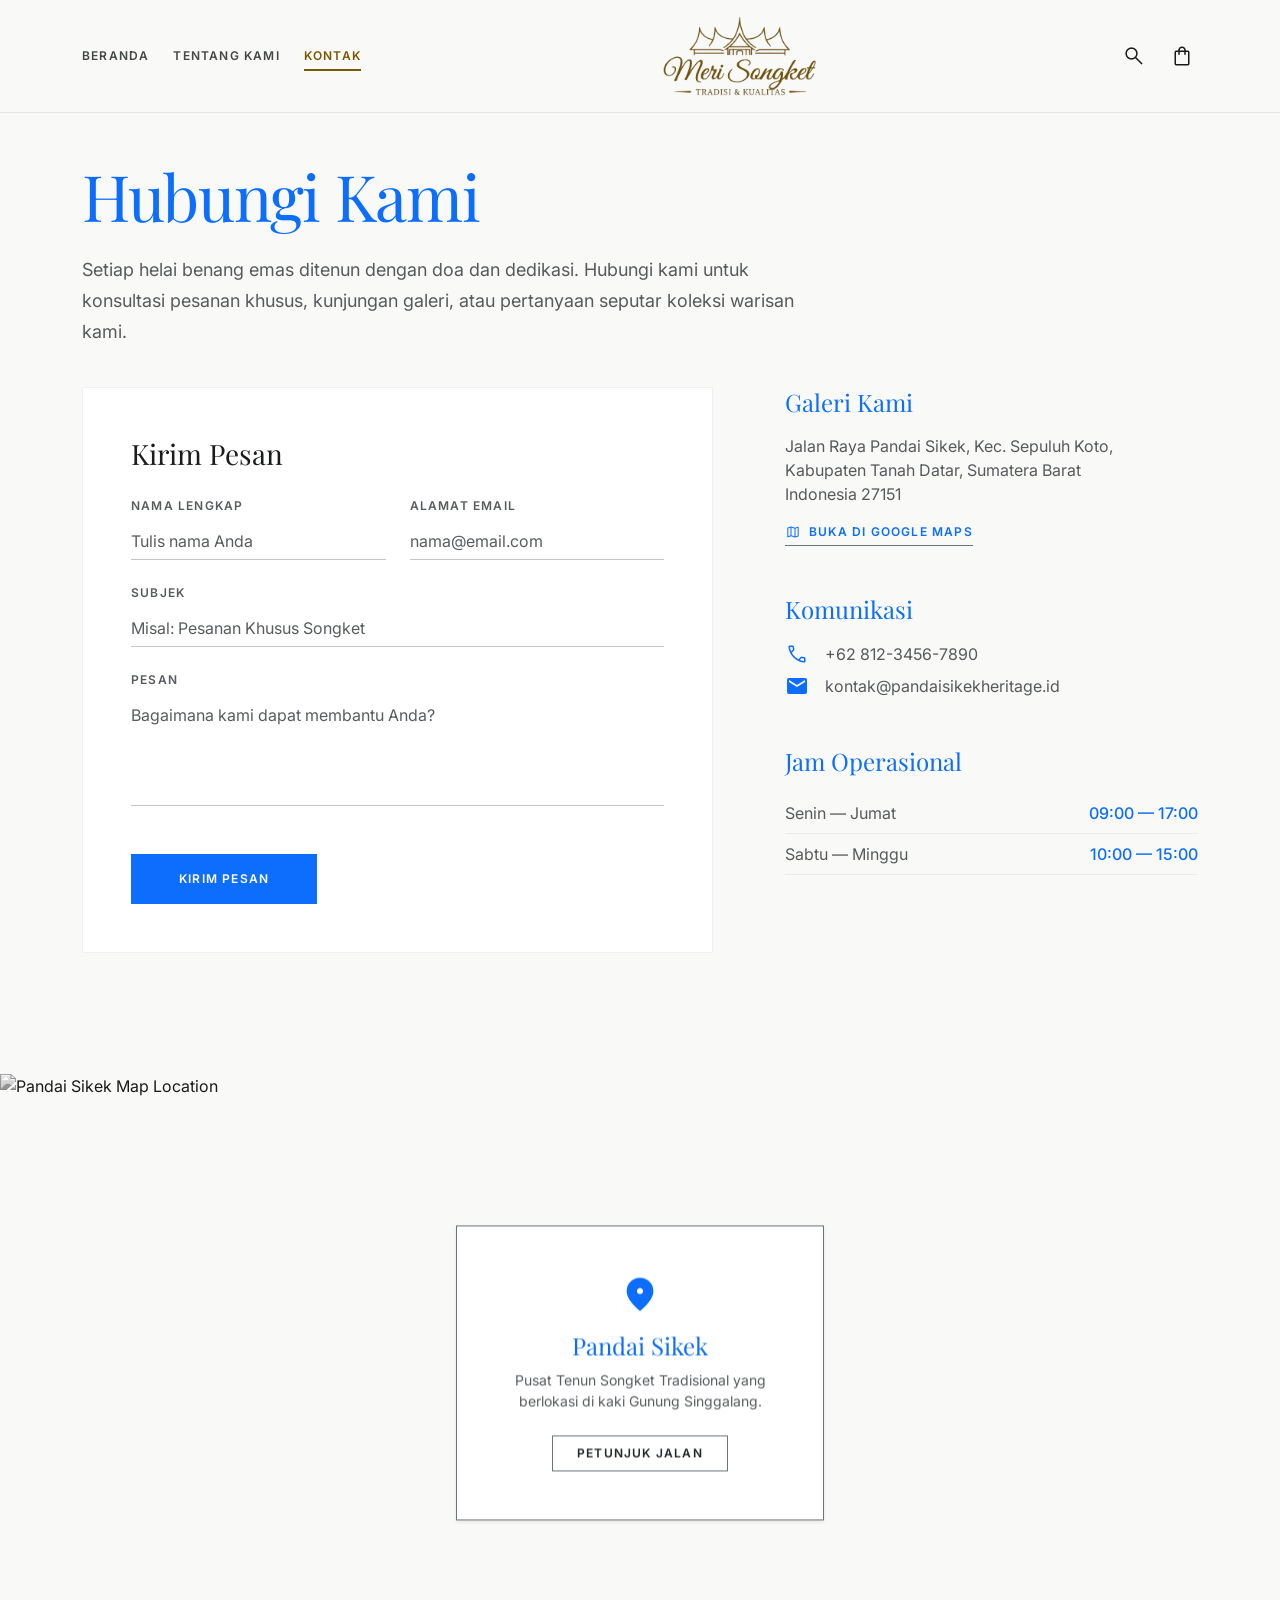
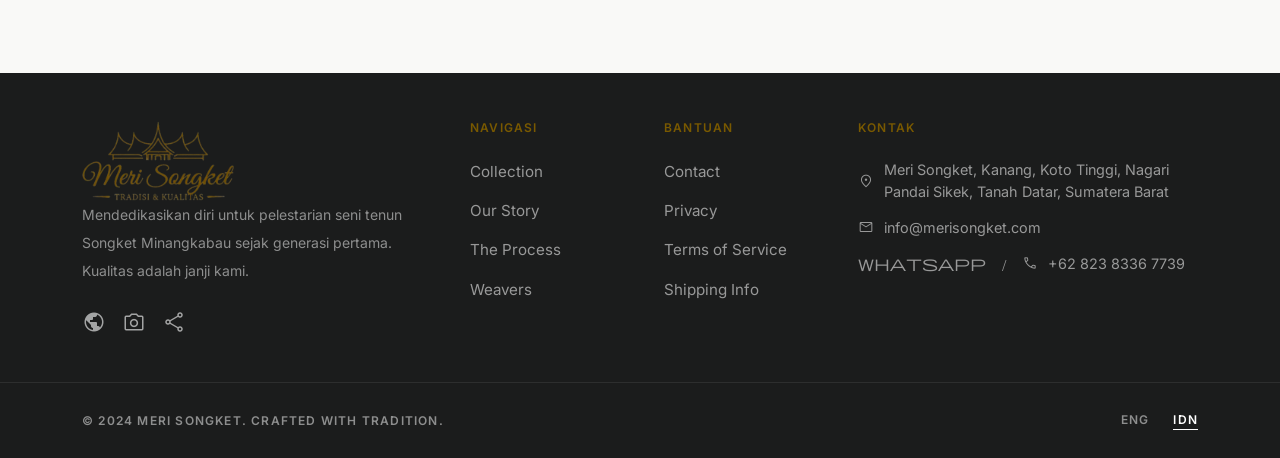
==== kontak.html @ cd1d25ac "Add files via upload" ====
<!DOCTYPE html>
<html lang="id">
<head>
  <meta charset="utf-8"/>
  <meta content="width=device-width, initial-scale=1.0" name="viewport"/>
  <title>Meri Songket - Kontak</title>
  <meta name="description" content="Hubungi kami untuk konsultasi pesanan khusus, kunjungan galeri, atau pertanyaan seputar koleksi warisan songket Pandai Sikek."/>

  <!-- Bootstrap 5 CSS -->
  <link href="https://cdn.jsdelivr.net/npm/bootstrap@5.3.3/dist/css/bootstrap.min.css" rel="stylesheet"/>
  <!-- Google Fonts -->
  <link href="https://fonts.googleapis.com/css2?family=Inter:wght@400;600&family=Playfair+Display:ital,wght@0,400;0,700;1,400&display=swap" rel="stylesheet"/>
  <!-- Material Symbols -->
  <link href="https://fonts.googleapis.com/css2?family=Material+Symbols+Outlined:wght,FILL@100..700,0..1&display=swap" rel="stylesheet"/>
  <!-- Custom CSS -->
  <link href="css/style.css" rel="stylesheet"/>
</head>
<body>

  <!-- ===== TOP APP BAR ===== -->
  <header class="ps-navbar sticky-top">
    <div class="container-xl">
      <nav class="navbar navbar-expand-md px-0">
        <!-- Hamburger + Nav Links -->
        <div class="d-flex align-items-center gap-4">
          <button class="btn btn-icon d-md-none" type="button" data-bs-toggle="offcanvas" data-bs-target="#mobileMenu" aria-label="Buka menu">
            <span class="material-symbols-outlined">menu</span>
          </button>
          <ul class="navbar-nav flex-row gap-4 d-none d-md-flex">
            <li class="nav-item">
              <a class="nav-link ps-nav-link" href="index.html">Beranda</a>
            </li>
            <li class="nav-item">
              <a class="nav-link ps-nav-link" href="tentang_kami.html">Tentang Kami</a>
            </li>
            <li class="nav-item">
              <a class="nav-link ps-nav-active" href="kontak.html">Kontak</a>
            </li>
          </ul>
        </div>
        
        <!-- Brand (Teks diganti menjadi Logo Gambar) -->
        <a class="navbar-brand ps-brand mx-auto d-flex align-items-center py-2" href="/">
        <img class="ps-logo-img" src="img/meri2.png" alt="Pandai Sikek Heritage"/>
        </a>

        <!-- Action Icons -->
        <div class="d-flex align-items-center gap-3">
          <button type="button" class="btn btn-icon" aria-label="Cari produk">
            <span class="material-symbols-outlined">search</span>
          </button>
          <button type="button" class="btn btn-icon" aria-label="Keranjang belanja">
            <span class="material-symbols-outlined">shopping_bag</span>
          </button>
        </div>
      </nav>
    </div>
  </header>

  <!-- Offcanvas Mobile Menu -->
  <div class="offcanvas offcanvas-start" id="mobileMenu" tabindex="-1">
    <div class="offcanvas-header">
      <h5 class="offcanvas-title ps-brand">PANDAI SIKEK</h5>
      <button type="button" class="btn-close" data-bs-dismiss="offcanvas" aria-label="Tutup"></button>
    </div>
    <div class="offcanvas-body">
      <ul class="nav flex-column gap-3">
        <li><a class="nav-link ps-nav-link" href="index.html">Beranda</a></li>
        <li><a class="nav-link ps-nav-link" href="tentang_kami.html">Tentang Kami</a></li>
        <li><a class="nav-link ps-nav-active" href="kontak.html">Kontak</a></li>
      </ul>
    </div>
  </div>

  <main>

    <!-- ===== HERO TITLE SECTION ===== -->
    <section class="ps-section pt-5 pb-4">
      <div class="container-xl">
        <div class="max-w-3xl">
          <h1 class="ps-display text-primary mb-4">Hubungi Kami</h1>
          <p class="ps-body-lg text-muted col-lg-8 px-0">
            Setiap helai benang emas ditenun dengan doa dan dedikasi. Hubungi kami untuk konsultasi pesanan khusus, kunjungan galeri, atau pertanyaan seputar koleksi warisan kami.
          </p>
        </div>
      </div>
    </section>

    <!-- ===== TWO COLUMN CONTACT SECTION ===== -->
    <section class="ps-section pt-0">
      <div class="container-xl">
        <div class="row g-5">
          
          <!-- Inquiry Form Column -->
          <div class="col-12 col-md-7">
            <div class="bg-white p-4 p-sm-5 border border-secondary border-opacity-10 rounded-0">
              <h2 class="ps-headline mb-4 fs-3">Kirim Pesan</h2>
              
              <form class="needs-validation" novalidate>
                <div class="row g-4 mb-4">
                  <div class="col-12 col-sm-6">
                    <label class="ps-label-caps text-muted d-block mb-2">Nama Lengkap</label>
                    <input class="form-control ps-form-input" placeholder="Tulis nama Anda" type="text" required/>
                  </div>
                  <div class="col-12 col-sm-6">
                    <label class="ps-label-caps text-muted d-block mb-2">Alamat Email</label>
                    <input class="form-control ps-form-input" placeholder="nama@email.com" type="email" required/>
                  </div>
                </div>
                
                <div class="mb-4">
                  <label class="ps-label-caps text-muted d-block mb-2">Subjek</label>
                  <input class="form-control ps-form-input" placeholder="Misal: Pesanan Khusus Songket" type="text" required/>
                </div>
                
                <div class="mb-5">
                  <label class="ps-label-caps text-muted d-block mb-2">Pesan</label>
                  <textarea class="form-control ps-form-input" placeholder="Bagaimana kami dapat membantu Anda?" rows="4" style="resize: none;" required></textarea>
                </div>
                
                <div>
                  <button type="submit" class="btn btn-dark rounded-0 px-5 py-3 ps-label-caps tracking-widest bg-primary border-0 hover-bg-gold transition">
                    KIRIM PESAN
                  </button>
                </div>
              </form>
            </div>
          </div>

          <!-- Contact Details Column -->
          <div class="col-12 col-md-5 ps-md-5">
            <div class="d-flex flex-column gap-5">
              
              <!-- Address -->
              <div class="space-y-3">
                <h3 class="ps-headline fs-4 text-primary mb-3">Galeri Kami</h3>
                <p class="text-muted lh-relaxed mb-3">
                  Jalan Raya Pandai Sikek, Kec. Sepuluh Koto,<br/>
                  Kabupaten Tanah Datar, Sumatera Barat<br/>
                  Indonesia 27151
                </p>
                <a class="d-inline-flex align-items-center gap-2 ps-label-caps text-primary text-decoration-none border-bottom border-secondary border-opacity-30 pb-1 hover-text-gold transition" href="https://maps.google.com" target="_blank">
                  <span class="material-symbols-outlined fs-6">map</span>
                  <span>Buka di Google Maps</span>
                </a>
              </div>

              <!-- Communication -->
              <div>
                <h3 class="ps-headline fs-4 text-primary mb-3">Komunikasi</h3>
                <ul class="list-unstyled d-flex flex-column gap-2 mb-0">
                  <li class="text-muted d-flex align-items-center gap-3">
                    <span class="material-symbols-outlined text-primary">call</span>
                    <span>+62 812-3456-7890</span>
                  </li>
                  <li class="text-muted d-flex align-items-center gap-3">
                    <span class="material-symbols-outlined text-primary" style="font-variation-settings: 'FILL' 1;">mail</span>
                    <span>kontak@pandaisikekheritage.id</span>
                  </li>
                </ul>
              </div>

              <!-- Hours -->
              <div>
                <h3 class="ps-headline fs-4 text-primary mb-3">Jam Operasional</h3>
                <div class="d-flex flex-column">
                  <div class="d-flex justify-between border-bottom border-secondary border-opacity-10 py-2 justify-content-between">
                    <span class="text-muted">Senin — Jumat</span>
                    <span class="text-primary fw-medium">09:00 — 17:00</span>
                  </div>
                  <div class="d-flex justify-between border-bottom border-secondary border-opacity-10 py-2 justify-content-between">
                    <span class="text-muted">Sabtu — Minggu</span>
                    <span class="text-primary fw-medium">10:00 — 15:00</span>
                  </div>
                </div>
              </div>

            </div>
          </div>

        </div>
      </div>
    </section>

    <!-- ===== LARGE VISUAL MAP SECTION ===== -->
    <section class="w-full position-relative overflow-hidden" style="height: 600px;">
      <!-- Map Background Image -->
      <div class="position-absolute inset-0 w-100 h-100">
        <img alt="Pandai Sikek Map Location" class="w-100 h-100 object-fit-cover filter-grayscale transition-all duration-1000" src="https://lh3.googleusercontent.com/aida-public/[base64]"/>
      </div>
      
      <!-- Overlapping Center Card -->
      <div class="position-absolute top-50 start-50 translate-middle w-100 px-3" style="max-width: 400px;">
        <div class="bg-white bg-opacity-95 backdrop-blur p-4 p-sm-5 text-center border border-secondary border-opacity-20 shadow-sm">
          <span class="material-symbols-outlined fs-1 text-primary mb-3" style="font-variation-settings: 'FILL' 1;">location_on</span>
          <h4 class="ps-headline fs-4 text-primary mb-2">Pandai Sikek</h4>
          <p class="text-muted small mb-4">Pusat Tenun Songket Tradisional yang berlokasi di kaki Gunung Singgalang.</p>
          <a class="btn btn-outline-dark rounded-0 px-4 py-2 ps-label-caps text-decoration-none d-inline-block tracking-widest border-secondary" href="#">
            PETUNJUK JALAN
          </a>
        </div>
      </div>
    </section>

  </main>

  <!-- ===== FOOTER ===== -->
  <footer class="ps-footer">
    <div class="container-xl py-5">
      <div class="row g-5">
        <!-- Brand -->
        <div class="col-12 col-md-4">
        <a class="navbar-brand ps-brand mx-auto d-flex align-items-center" href="/">
        <img src="img/meri2.png" alt="Pandai Sikek Heritage" style="height: 80px; width: auto; object-fit: contain;"/>
        </a>
          <p class="text-white-50 small mb-4 lh-lg">
            Mendedikasikan diri untuk pelestarian seni tenun Songket Minangkabau sejak generasi pertama. Kualitas adalah janji kami.
          </p>
          <div class="d-flex gap-3">
            <a href="#" class="ps-footer-icon"><span class="material-symbols-outlined">public</span></a>
            <a href="#" class="ps-footer-icon"><span class="material-symbols-outlined">photo_camera</span></a>
            <a href="#" class="ps-footer-icon"><span class="material-symbols-outlined">share</span></a>
          </div>
        </div>
        <!-- Navigation -->
        <div class="col-6 col-md-2">
          <h4 class="ps-label-caps text-secondary-gold mb-4">NAVIGASI</h4>
          <ul class="list-unstyled ps-footer-links">
            <li><a href="#">Collection</a></li>
            <li><a href="#">Our Story</a></li>
            <li><a href="#">The Process</a></li>
            <li><a href="#">Weavers</a></li>
          </ul>
        </div>
        <!-- Support -->
        <div class="col-6 col-md-2">
          <h4 class="ps-label-caps text-secondary-gold mb-4">BANTUAN</h4>
          <ul class="list-unstyled ps-footer-links">
            <li><a href="#">Contact</a></li>
            <li><a href="#">Privacy</a></li>
            <li><a href="#">Terms of Service</a></li>
            <li><a href="#">Shipping Info</a></li>
          </ul>
        </div>
        <!-- Contact -->
        <div class="col-12 col-md-4">
          <h4 class="ps-label-caps text-secondary-gold mb-4">KONTAK</h4>
          <ul class="list-unstyled ps-footer-contact">
            <li>
              <span class="material-symbols-outlined">location_on</span>
              Meri Songket, Kanang, Koto Tinggi, Nagari Pandai Sikek, Tanah Datar, Sumatera Barat
            </li>
            <li>
              <span class="material-symbols-outlined">mail</span>
              info@merisongket.com
            </li>
            <li>
              <span class="material-symbols-outlined">WhatsApp / Call</span>
              +62 823 8336 7739
            </li>
          </ul>
        </div>
      </div>
    </div>

    <!-- Footer Bottom -->
    <div class="ps-footer__bottom">
      <div class="container-xl d-flex flex-column flex-md-row justify-content-between align-items-center gap-3">
        <p class="ps-label-caps text-white-50 mb-0">© 2024 MERI SONGKET. CRAFTED WITH TRADITION.</p>
        <div class="d-flex gap-4">
          <a class="ps-label-caps text-white-50 text-decoration-none" href="#">ENG</a>
          <a class="ps-label-caps text-white border-bottom border-white text-decoration-none" href="#">IDN</a>
        </div>
      </div>
    </div>
  </footer>

  <!-- Bootstrap 5 JS Bundle -->
  <script src="https://cdn.jsdelivr.net/npm/bootstrap@5.3.3/dist/js/bootstrap.bundle.min.js"></script>
  <!-- Custom JS -->
  <script src="js/main.js"></script>
</body>
</html>
---- css/style.css ----
/* ==========================================================
   PANDAI SIKEK HERITAGE — Custom Stylesheet (Bootstrap 5)
   ========================================================== */

/* ── CSS Custom Properties ── */
:root {
  --ps-primary:           #1a1a1a;
  --ps-secondary-gold:    #795900;
  --ps-gold-light:        #ecc165;
  --ps-surface:           #f9f9f7;
  --ps-surface-container: #eeeeec;
  --ps-on-surface:        #1a1c1b;
  --ps-muted:             #444748;
  --ps-outline:           #747878;
  --ps-outline-variant:   #c4c7c7;
  --ps-footer-bg:         #1b1c1c;

  --ps-font-display:  'Playfair Display', serif;
  --ps-font-body:     'Inter', sans-serif;

  --ps-section-py:    7.5rem;   /* ~120px */
  --ps-section-py-sm: 4rem;     /* ~64px  */
}

/* ── Material Symbols ── */
.material-symbols-outlined {
  font-variation-settings: 'FILL' 0, 'wght' 300, 'GRAD' 0, 'opsz' 24;
  vertical-align: middle;
}

/* ── Base ── */
body {
  font-family: var(--ps-font-body);
  background-color: var(--ps-surface);
  color: var(--ps-on-surface);
  -webkit-font-smoothing: antialiased;
}

/* ── Utility Colors ── */
.text-secondary-gold { color: var(--ps-secondary-gold) !important; }
.bg-light-surface    { background-color: var(--ps-surface-container) !important; }

/* ── Typography Scales ── */
.ps-display {
  font-family: var(--ps-font-display);
  font-size: clamp(2.25rem, 7vw, 4rem);
  line-height: 1.1;
  letter-spacing: -0.02em;
  font-weight: 400;
}

.ps-headline {
  font-family: var(--ps-font-display);
  font-size: clamp(1.5rem, 3vw, 2rem);
  line-height: 1.3;
  font-weight: 400;
}

.ps-body-lg {
  font-size: 1.125rem;
  line-height: 1.7;
}

.ps-label-caps {
  font-family: var(--ps-font-body);
  font-size: 0.75rem;
  letter-spacing: 0.1em;
  font-weight: 600;
  text-transform: uppercase;
}

/* ── Navbar ── */
.ps-navbar {
  background: rgba(249, 249, 247, 0.92);
  backdrop-filter: blur(12px);
  -webkit-backdrop-filter: blur(12px);
  border-bottom: 1px solid rgba(196, 199, 199, 0.35);
  z-index: 1030;
}

.ps-navbar .navbar {
  min-height: 5rem;
  height: auto;
}

.ps-logo-img {
  width: auto;
  object-fit: contain;
  height: 80px; /* Ukuran Desktop disesuaikan agar header tidak tinggi */
  transition: height 0.3s ease;
}

@media (max-width: 767.98px) {
  .ps-logo-img {
    height: 40px; /* Ukuran Mobile */
  }
}

.ps-brand {
  font-family: var(--ps-font-display);
  font-size: 1.5rem;
  letter-spacing: 0.2em;
  color: var(--ps-primary);
  text-decoration: none;
}

.ps-nav-link {
  font-family: var(--ps-font-body);
  font-size: 0.75rem;
  letter-spacing: 0.1em;
  font-weight: 600;
  text-transform: uppercase;
  color: var(--ps-muted) !important;
  transition: color 0.3s;
  padding-left: 0 !important;
  padding-right: 0 !important;
}

.ps-nav-link:hover { color: var(--ps-primary) !important; }

.ps-nav-active {
  font-family: var(--ps-font-body);
  font-size: 0.75rem;
  letter-spacing: 0.1em;
  font-weight: 600;
  text-transform: uppercase;
  color: var(--ps-secondary-gold) !important;
  border-bottom: 2px solid var(--ps-secondary-gold);
  padding-bottom: 4px;
  padding-left: 0 !important;
  padding-right: 0 !important;
}

/* ── Icon Button ── */
.btn-icon {
  background: none;
  border: none;
  color: var(--ps-primary);
  padding: 4px;
  transition: color 0.3s;
  display: inline-flex;
  align-items: center;
}
.btn-icon:hover { color: var(--ps-secondary-gold); }

/* ── Hero ── */
.ps-hero {
  position: relative;
  min-height: 100vh;
  overflow: hidden;
}

.ps-hero__bg {
  position: absolute;
  inset: 0;
  z-index: 0;
}

.ps-hero__bg img {
  width: 100%;
  height: 100%;
  object-fit: cover;
}

.ps-hero__overlay {
  position: absolute;
  inset: 0;
  background: linear-gradient(to bottom, rgba(0,0,0,0.38) 0%, rgba(0,0,0,0.62) 100%);
}

.ps-hero__content {
  position: relative;
  z-index: 1;
  max-width: 860px;
  animation: fadeUp 0.9s ease both;
}

.text-white-75 { color: rgba(255,255,255,0.78) !important; }

@keyframes fadeUp {
  from { opacity: 0; transform: translateY(28px); }
  to   { opacity: 1; transform: translateY(0);    }
}

/* ── Buttons ── */
.ps-btn {
  display: inline-block;
  padding: 1rem 2.5rem;
  font-family: var(--ps-font-body);
  font-size: 0.75rem;
  font-weight: 600;
  letter-spacing: 0.15em;
  text-transform: uppercase;
  text-decoration: none;
  border: none;
  cursor: pointer;
  transition: background-color 0.45s, color 0.45s;
  border-radius: 4px;
}

.ps-btn--dark {
  background-color: var(--ps-primary);
  color: #fff;
}
.ps-btn--dark:hover {
  background-color: var(--ps-secondary-gold);
  color: #fff;
}

/* ── Section Spacing ── */
.ps-section {
  padding-top: var(--ps-section-py);
  padding-bottom: var(--ps-section-py);
}

@media (max-width: 767.98px) {
  .ps-section {
    padding-top: var(--ps-section-py-sm);
    padding-bottom: var(--ps-section-py-sm);
  }
}

/* ── Zoom Image ── */
.ps-img-zoom {
  aspect-ratio: 4/5;
  overflow: hidden;
}
.ps-img-zoom img {
  width: 100%;
  height: 100%;
  object-fit: cover;
  transition: transform 0.7s ease;
}
.ps-img-zoom:hover img { transform: scale(1.06); }

/* ── Link ── */
.ps-link {
  font-family: var(--ps-font-body);
  font-size: 0.75rem;
  font-weight: 600;
  letter-spacing: 0.1em;
  text-transform: uppercase;
  color: var(--ps-primary);
  text-decoration: none;
  border-bottom: 1px solid var(--ps-outline-variant);
  padding-bottom: 2px;
  transition: border-color 0.3s;
}
.ps-link:hover {
  color: var(--ps-secondary-gold);
  border-color: var(--ps-secondary-gold);
}

/* ── Product Card ── */
.ps-card {
  cursor: pointer;
}

.ps-card__img {
  aspect-ratio: 1/1;
  overflow: hidden;
  background-color: var(--ps-surface-container);
  margin-bottom: 1.25rem;
  position: relative;
}

.ps-card__img img {
  width: 100%;
  height: 100%;
  object-fit: cover;
  transition: transform 0.7s ease;
}

.ps-card:hover .ps-card__img img { transform: scale(1.1); }

.ps-card__title {
  font-family: var(--ps-font-display);
  font-size: 1.25rem;
  font-weight: 400;
  line-height: 1.4;
  transition: color 0.3s;
}
.ps-card:hover .ps-card__title { color: var(--ps-secondary-gold); }

/* ── Divider ── */
.ps-divider {
  width: 6rem;
  height: 1px;
  background: var(--ps-outline-variant);
  border: none;
  opacity: 1;
}

/* ── Craftsmanship Steps ── */
.ps-step {
  position: relative;
  padding-top: 2.5rem;
}

.ps-step__number {
  position: absolute;
  top: -1.5rem;
  left: 0;
  font-family: var(--ps-font-display);
  font-size: 4rem;
  line-height: 1;
  color: transparent;
  -webkit-text-stroke: 1px rgba(196, 199, 199, 0.5);
  user-select: none;
  pointer-events: none;
}

/* ── Newsletter Input ── */
.ps-input {
  border: 1px solid var(--ps-outline-variant);
  border-radius: 2px;
  padding: 1rem 1.25rem;
  font-family: var(--ps-font-body);
  font-size: 1rem;
  background: #fff;
  color: var(--ps-on-surface);
  transition: border-color 0.3s;
}
.ps-input:focus {
  outline: none;
  border-color: var(--ps-primary);
  box-shadow: none;
}

/* ── Footer ── */
.ps-footer {
  background-color: var(--ps-footer-bg);
  color: rgba(255,255,255,0.85);
}

.ps-footer .ps-brand {
  color: rgba(255,255,255,0.9);
}

.ps-footer-links {
  display: flex;
  flex-direction: column;
  gap: 0.9rem;
}
.ps-footer-links a {
  font-family: var(--ps-font-body);
  font-size: 0.95rem;
  color: rgba(255,255,255,0.55);
  text-decoration: none;
  transition: color 0.3s;
}
.ps-footer-links a:hover { color: rgba(255,255,255,0.95); }

.ps-footer-contact {
  display: flex;
  flex-direction: column;
  gap: 0.9rem;
}
.ps-footer-contact li {
  font-size: 0.9rem;
  color: rgba(255,255,255,0.55);
  display: flex;
  align-items: center;
  gap: 0.6rem;
}
.ps-footer-contact .material-symbols-outlined { font-size: 1rem; }

.ps-footer-icon {
  color: rgba(255,255,255,0.6);
  text-decoration: none;
  transition: color 0.3s;
}
.ps-footer-icon:hover { color: var(--ps-gold-light); }

.ps-footer__bottom {
  border-top: 1px solid rgba(255,255,255,0.08);
  padding: 1.75rem 0;
}

/* ── Tambahan Efek Foto Maestro Penenun ── */
.filter-grayscale {
  filter: grayscale(100%);
  transition: filter 0.5s cubic-bezier(0.16, 1, 0.3, 1);
}
.ps-card:hover .filter-grayscale {
  filter: grayscale(0%);
}

.hover-bg-gold:hover {
  background-color: var(--ps-secondary-gold) !important;
  border-color: var(--ps-secondary-gold) !important;
}

/* ── Gaya Kustom Formulir Minimalis ── */
.ps-form-input {
  background-color: transparent !important;
  border: none !important;
  border-bottom: 1px solid var(--ps-border-color, #c4c7c7) !important;
  border-radius: 0 !important;
  padding-left: 0 !important;
  padding-right: 0 !important;
  color: var(--ps-primary, #000000) !important;
  font-family: 'Inter', sans-serif;
  transition: border-color 0.3s ease;
}

.ps-form-input:focus {
  outline: none !important;
  box-shadow: none !important;
  border-bottom-color: var(--ps-primary, #000000) !important;
}

/* ── Efek Kustom Peta Efek Visual ── */
.backdrop-blur {
  backdrop-filter: blur(8px);
  -webkit-backdrop-filter: blur(8px);
}

.hover-text-gold:hover {
  color: var(--ps-secondary-gold, #795900) !important;
  border-bottom-color: var(--ps-secondary-gold, #795900) !important;
}

/* Memastikan gambar memenuhi kontainer absolut */
.inset-0 {
  top: 0;
  right: 0;
  bottom: 0;
  left: 0;
}
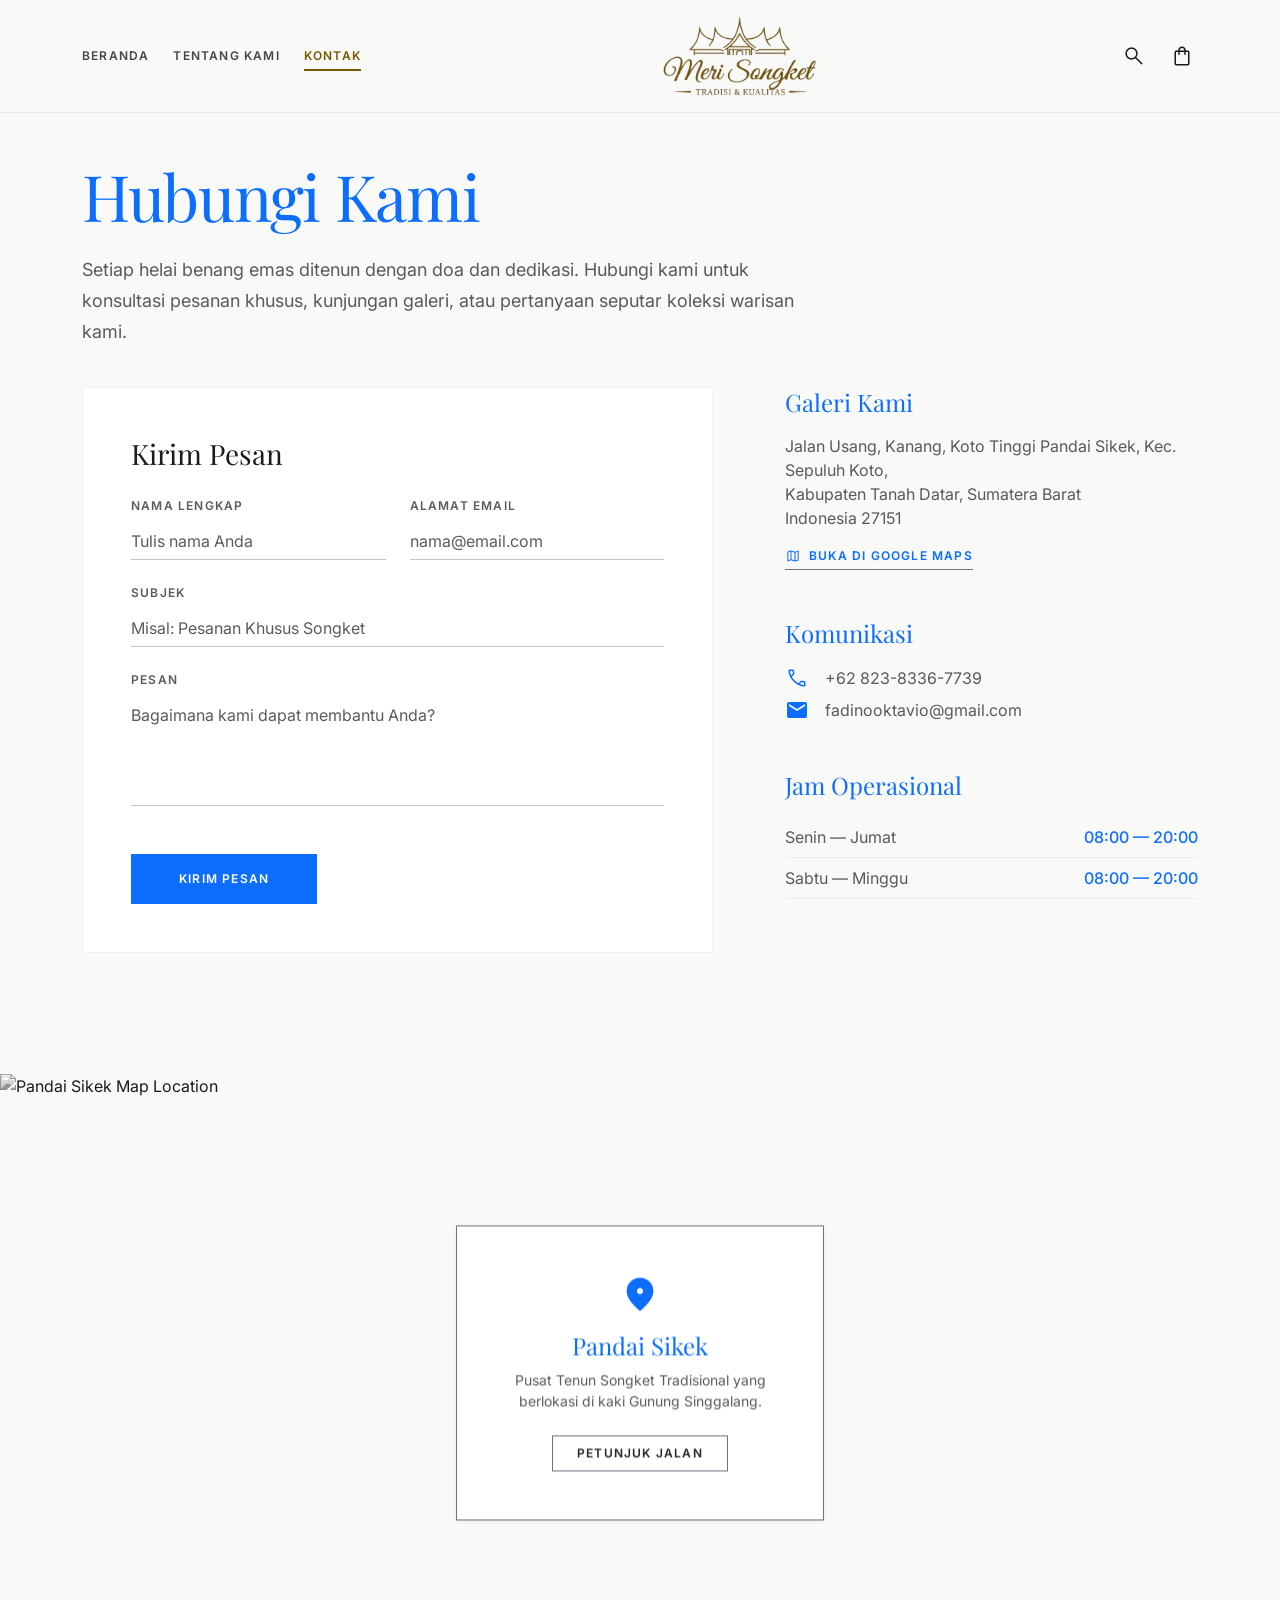
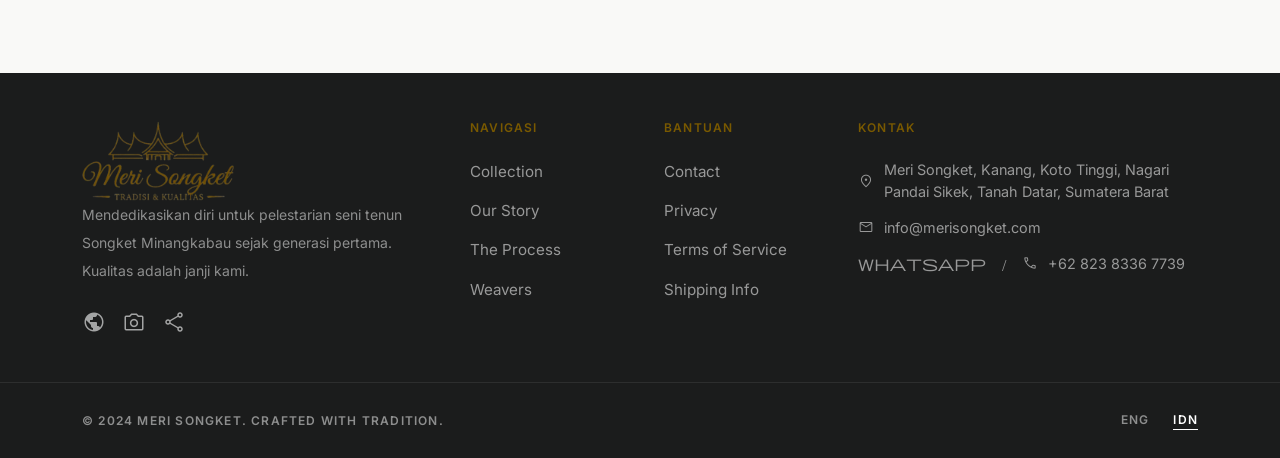
==== commit 23e91a4a: "Update kontak.html" ====
--- a/kontak.html
+++ b/kontak.html
@@ -135,11 +135,11 @@
               <div class="space-y-3">
                 <h3 class="ps-headline fs-4 text-primary mb-3">Galeri Kami</h3>
                 <p class="text-muted lh-relaxed mb-3">
-                  Jalan Raya Pandai Sikek, Kec. Sepuluh Koto,<br/>
+                  Jalan Usang, Kanang, Koto Tinggi Pandai Sikek, Kec. Sepuluh Koto,<br/>
                   Kabupaten Tanah Datar, Sumatera Barat<br/>
                   Indonesia 27151
                 </p>
-                <a class="d-inline-flex align-items-center gap-2 ps-label-caps text-primary text-decoration-none border-bottom border-secondary border-opacity-30 pb-1 hover-text-gold transition" href="https://maps.google.com" target="_blank">
+                <a class="d-inline-flex align-items-center gap-2 ps-label-caps text-primary text-decoration-none border-bottom border-secondary border-opacity-30 pb-1 hover-text-gold transition" href="https://maps.app.goo.gl/c3jxCsWuN4kynAGT6" target="_blank">
                   <span class="material-symbols-outlined fs-6">map</span>
                   <span>Buka di Google Maps</span>
                 </a>
@@ -151,11 +151,11 @@
                 <ul class="list-unstyled d-flex flex-column gap-2 mb-0">
                   <li class="text-muted d-flex align-items-center gap-3">
                     <span class="material-symbols-outlined text-primary">call</span>
-                    <span>+62 812-3456-7890</span>
+                    <span>+62 823-8336-7739</span>
                   </li>
                   <li class="text-muted d-flex align-items-center gap-3">
                     <span class="material-symbols-outlined text-primary" style="font-variation-settings: 'FILL' 1;">mail</span>
-                    <span>kontak@pandaisikekheritage.id</span>
+                    <span>fadinooktavio@gmail.com</span>
                   </li>
                 </ul>
               </div>
@@ -166,11 +166,11 @@
                 <div class="d-flex flex-column">
                   <div class="d-flex justify-between border-bottom border-secondary border-opacity-10 py-2 justify-content-between">
                     <span class="text-muted">Senin — Jumat</span>
-                    <span class="text-primary fw-medium">09:00 — 17:00</span>
+                    <span class="text-primary fw-medium">08:00 — 20:00</span>
                   </div>
                   <div class="d-flex justify-between border-bottom border-secondary border-opacity-10 py-2 justify-content-between">
                     <span class="text-muted">Sabtu — Minggu</span>
-                    <span class="text-primary fw-medium">10:00 — 15:00</span>
+                    <span class="text-primary fw-medium">08:00 — 20:00</span>
                   </div>
                 </div>
               </div>
@@ -195,7 +195,7 @@
           <span class="material-symbols-outlined fs-1 text-primary mb-3" style="font-variation-settings: 'FILL' 1;">location_on</span>
           <h4 class="ps-headline fs-4 text-primary mb-2">Pandai Sikek</h4>
           <p class="text-muted small mb-4">Pusat Tenun Songket Tradisional yang berlokasi di kaki Gunung Singgalang.</p>
-          <a class="btn btn-outline-dark rounded-0 px-4 py-2 ps-label-caps text-decoration-none d-inline-block tracking-widest border-secondary" href="#">
+          <a class="btn btn-outline-dark rounded-0 px-4 py-2 ps-label-caps text-decoration-none d-inline-block tracking-widest border-secondary" href="https://maps.app.goo.gl/c3jxCsWuN4kynAGT6">
             PETUNJUK JALAN
           </a>
         </div>
@@ -280,4 +280,4 @@
   <!-- Custom JS -->
   <script src="js/main.js"></script>
 </body>
-</html>+</html>
